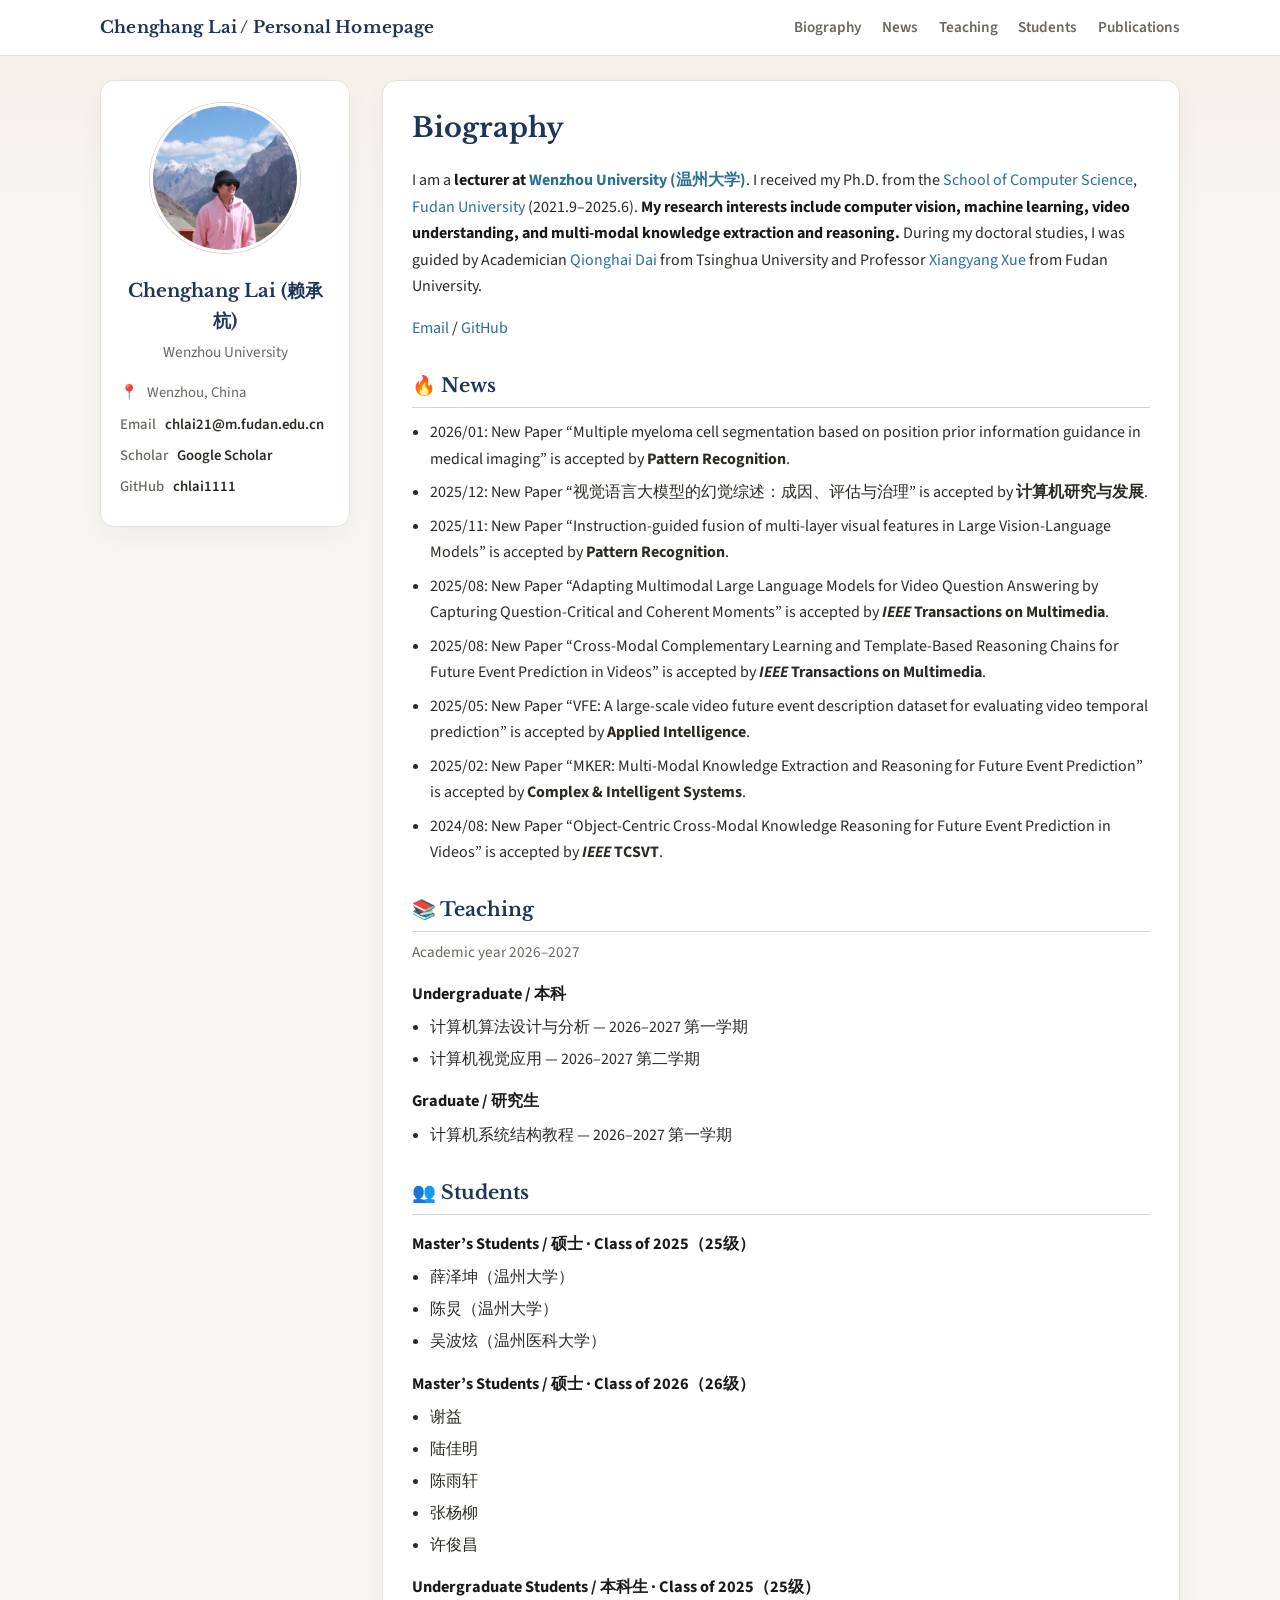
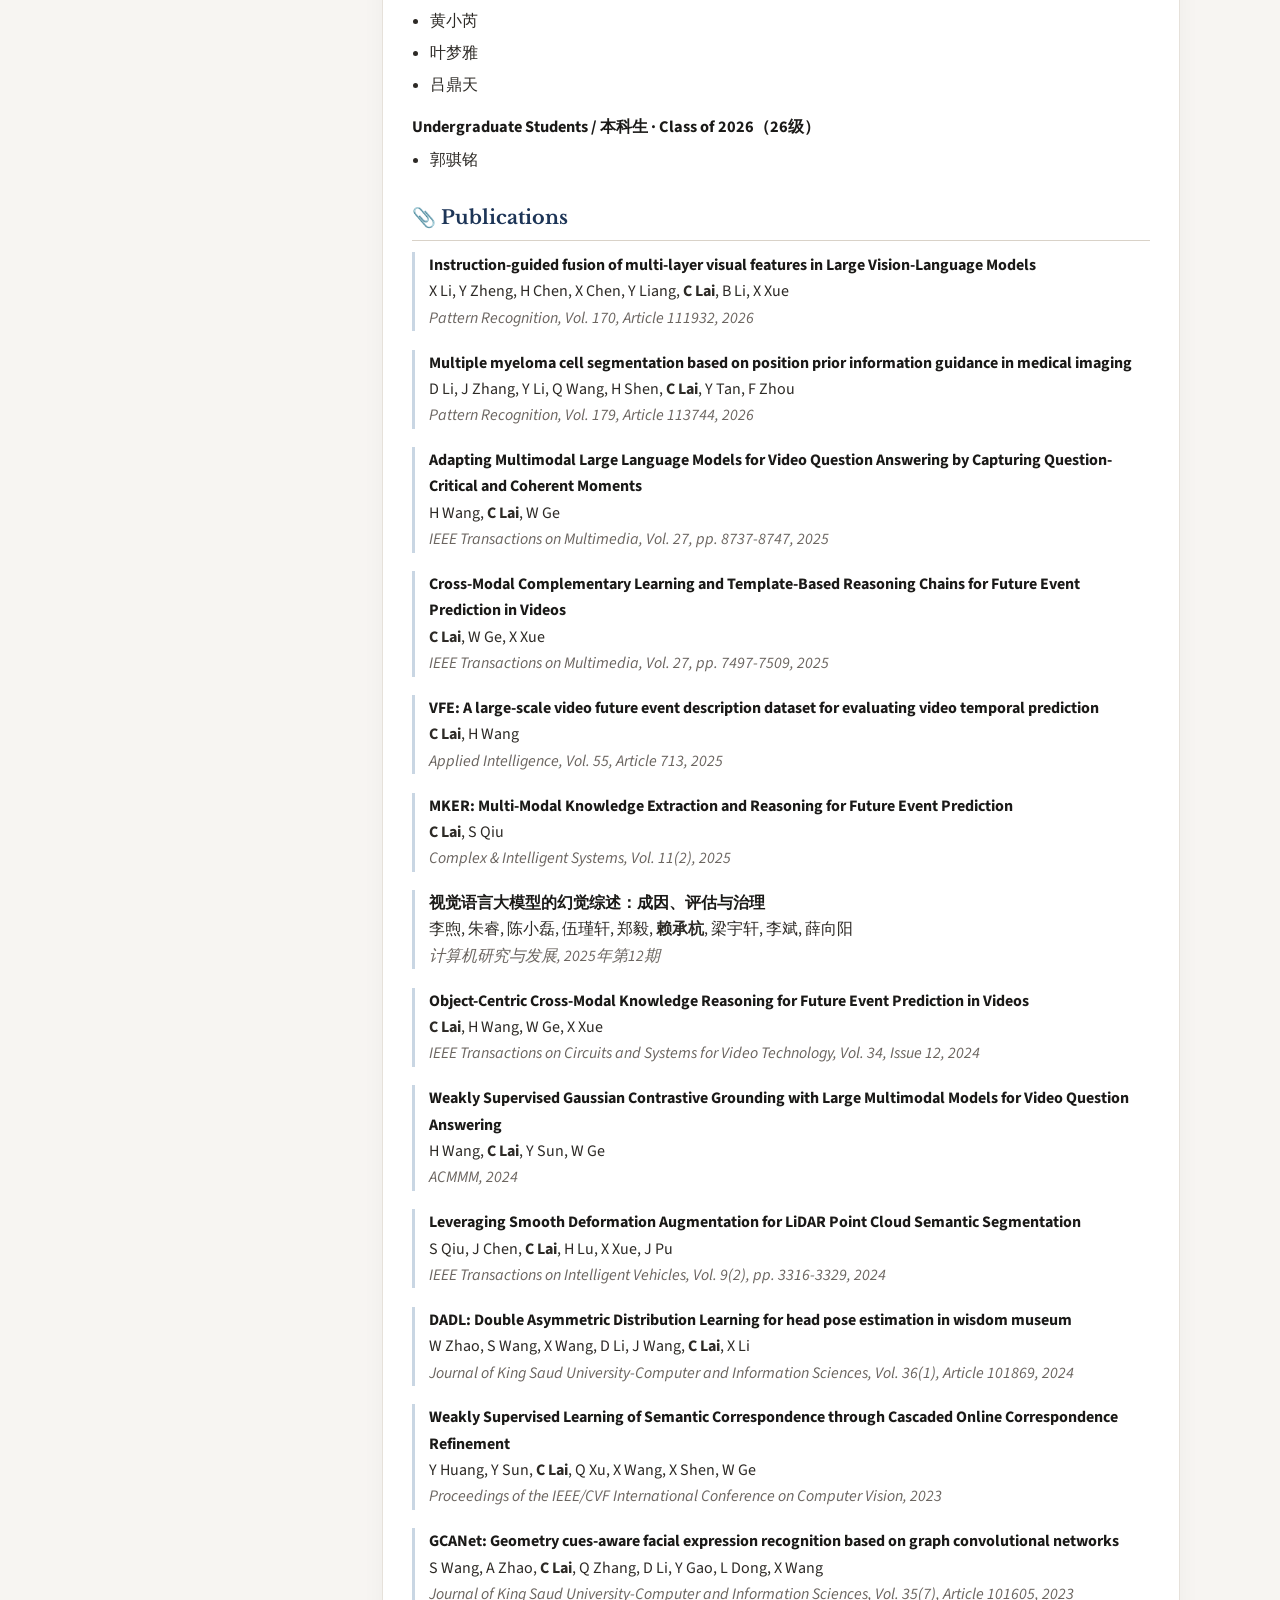
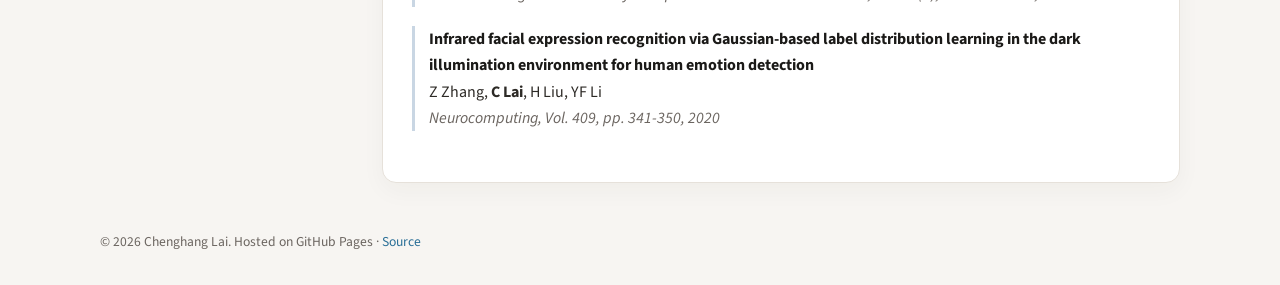
==== index.html @ 44f0ee95 "Remove WeChat from sidebar and biography Drop all WeChat account text, links, and QR references from" ====
<!DOCTYPE html>
<html lang="en">
<head>
  <meta charset="utf-8">
  <meta name="viewport" content="width=device-width, initial-scale=1">
  <title>Chenghang Lai (赖承杭) — Personal Homepage</title>
  <meta name="description" content="Academic homepage of Chenghang Lai, lecturer at Wenzhou University. Research interests: computer vision, machine learning, video understanding, multi-modal knowledge extraction and reasoning.">
  <link rel="icon" href="images/favicon.ico">
  <link rel="preconnect" href="https://fonts.googleapis.com">
  <link rel="preconnect" href="https://fonts.gstatic.com" crossorigin>
  <link href="https://fonts.googleapis.com/css2?family=Libre+Baskerville:wght@400;700&family=Source+Sans+3:wght@400;600;700&display=swap" rel="stylesheet">
  <link rel="stylesheet" href="assets/css/main.css">
</head>
<body>
  <header class="masthead">
    <div class="masthead__inner">
      <a class="site-title" href="./">Chenghang Lai / Personal Homepage</a>
      <nav class="nav" aria-label="Primary">
        <a href="#biography">Biography</a>
        <a href="#news">News</a>
        <a href="#teaching">Teaching</a>
        <a href="#students">Students</a>
        <a href="#publications">Publications</a>
      </nav>
    </div>
  </header>

  <div class="layout">
    <aside class="sidebar">
      <img class="avatar" src="images/lch.jpg" alt="Portrait of Chenghang Lai">
      <h1 class="author-name">Chenghang Lai (赖承杭)</h1>
      <p class="author-bio">Wenzhou University</p>
      <ul class="author-meta">
        <li><span class="label">📍</span> Wenzhou, China</li>
        <li><span class="label">Email</span> <a href="mailto:chlai21@m.fudan.edu.cn">chlai21@m.fudan.edu.cn</a></li>
        <li><span class="label">Scholar</span> <a href="https://scholar.google.com.hk/citations?hl=zh-CN&amp;user=WxUuGCAAAAAJ">Google Scholar</a></li>
        <li><span class="label">GitHub</span> <a href="https://github.com/chlai1111">chlai1111</a></li>
      </ul>
    </aside>

    <main class="main">
      <h1 id="biography" class="page-title">Biography</h1>
      <div class="bio">
        <p>
          I am a <strong>lecturer at <a href="https://www.wzu.edu.cn/">Wenzhou University (温州大学)</a></strong>.
          I received my Ph.D. from the <a href="https://cs.fudan.edu.cn/">School of Computer Science</a>,
          <a href="https://fudan.edu.cn/">Fudan University</a> (2021.9–2025.6).
          <strong>My research interests include computer vision, machine learning, video understanding, and multi-modal knowledge extraction and reasoning.</strong>
          During my doctoral studies, I was guided by Academician
          <a href="https://ysg.ckcest.cn/html/details/8058/index.html">Qionghai Dai</a> from Tsinghua University
          and Professor <a href="https://cs.fudan.edu.cn/3f/8a/c25907a278410/page.htm">Xiangyang Xue</a> from Fudan University.
        </p>
        <p>
          <a href="mailto:chlai21@m.fudan.edu.cn">Email</a> /
          <a href="https://github.com/chlai1111">GitHub</a>
        </p>
      </div>

      <h2 id="news" class="section-title">🔥 News</h2>
      <ul class="news">
        <li>2026/01: New Paper “Multiple myeloma cell segmentation based on position prior information guidance in medical imaging” is accepted by <strong>Pattern Recognition</strong>.</li>
        <li>2025/12: New Paper “视觉语言大模型的幻觉综述：成因、评估与治理” is accepted by <strong>计算机研究与发展</strong>.</li>
        <li>2025/11: New Paper “Instruction-guided fusion of multi-layer visual features in Large Vision-Language Models” is accepted by <strong>Pattern Recognition</strong>.</li>
        <li>2025/08: New Paper “Adapting Multimodal Large Language Models for Video Question Answering by Capturing Question-Critical and Coherent Moments” is accepted by <strong><em>IEEE</em> Transactions on Multimedia</strong>.</li>
        <li>2025/08: New Paper “Cross-Modal Complementary Learning and Template-Based Reasoning Chains for Future Event Prediction in Videos” is accepted by <strong><em>IEEE</em> Transactions on Multimedia</strong>.</li>
        <li>2025/05: New Paper “VFE: A large-scale video future event description dataset for evaluating video temporal prediction” is accepted by <strong>Applied Intelligence</strong>.</li>
        <li>2025/02: New Paper “MKER: Multi-Modal Knowledge Extraction and Reasoning for Future Event Prediction” is accepted by <strong>Complex &amp; Intelligent Systems</strong>.</li>
        <li>2024/08: New Paper “Object-Centric Cross-Modal Knowledge Reasoning for Future Event Prediction in Videos” is accepted by <strong><em>IEEE</em> TCSVT</strong>.</li>
      </ul>

      <h2 id="teaching" class="section-title">📚 Teaching</h2>
      <p class="section-note">Academic year 2026–2027</p>
      <h3 class="subhead">Undergraduate / 本科</h3>
      <ul class="plain-list">
        <li>计算机算法设计与分析 — 2026–2027 第一学期</li>
        <li>计算机视觉应用 — 2026–2027 第二学期</li>
      </ul>
      <h3 class="subhead">Graduate / 研究生</h3>
      <ul class="plain-list">
        <li>计算机系统结构教程 — 2026–2027 第一学期</li>
      </ul>

      <h2 id="students" class="section-title">👥 Students</h2>
      <h3 class="subhead">Master’s Students / 硕士 · Class of 2025（25级）</h3>
      <ul class="plain-list">
        <li>薛泽坤（温州大学）</li>
        <li>陈炅（温州大学）</li>
        <li>吴波炫（温州医科大学）</li>
      </ul>
      <h3 class="subhead">Master’s Students / 硕士 · Class of 2026（26级）</h3>
      <ul class="plain-list">
        <li>谢益</li>
        <li>陆佳明</li>
        <li>陈雨轩</li>
        <li>张杨柳</li>
        <li>许俊昌</li>
      </ul>
      <h3 class="subhead">Undergraduate Students / 本科生 · Class of 2025（25级）</h3>
      <ul class="plain-list">
        <li>黄小芮</li>
        <li>叶梦雅</li>
        <li>吕鼎天</li>
      </ul>
      <h3 class="subhead">Undergraduate Students / 本科生 · Class of 2026（26级）</h3>
      <ul class="plain-list">
        <li>郭骐铭</li>
      </ul>

      <h2 id="publications" class="section-title">📎 Publications</h2>
      <ul class="pubs">
        <li>
          <div class="title">Instruction-guided fusion of multi-layer visual features in Large Vision-Language Models</div>
          <div class="authors">X Li, Y Zheng, H Chen, X Chen, Y Liang, <strong>C Lai</strong>, B Li, X Xue</div>
          <div class="venue">Pattern Recognition, Vol. 170, Article 111932, 2026</div>
        </li>
        <li>
          <div class="title">Multiple myeloma cell segmentation based on position prior information guidance in medical imaging</div>
          <div class="authors">D Li, J Zhang, Y Li, Q Wang, H Shen, <strong>C Lai</strong>, Y Tan, F Zhou</div>
          <div class="venue">Pattern Recognition, Vol. 179, Article 113744, 2026</div>
        </li>
        <li>
          <div class="title">Adapting Multimodal Large Language Models for Video Question Answering by Capturing Question-Critical and Coherent Moments</div>
          <div class="authors">H Wang, <strong>C Lai</strong>, W Ge</div>
          <div class="venue">IEEE Transactions on Multimedia, Vol. 27, pp. 8737-8747, 2025</div>
        </li>
        <li>
          <div class="title">Cross-Modal Complementary Learning and Template-Based Reasoning Chains for Future Event Prediction in Videos</div>
          <div class="authors"><strong>C Lai</strong>, W Ge, X Xue</div>
          <div class="venue">IEEE Transactions on Multimedia, Vol. 27, pp. 7497-7509, 2025</div>
        </li>
        <li>
          <div class="title">VFE: A large-scale video future event description dataset for evaluating video temporal prediction</div>
          <div class="authors"><strong>C Lai</strong>, H Wang</div>
          <div class="venue">Applied Intelligence, Vol. 55, Article 713, 2025</div>
        </li>
        <li>
          <div class="title">MKER: Multi-Modal Knowledge Extraction and Reasoning for Future Event Prediction</div>
          <div class="authors"><strong>C Lai</strong>, S Qiu</div>
          <div class="venue">Complex &amp; Intelligent Systems, Vol. 11(2), 2025</div>
        </li>
        <li>
          <div class="title">视觉语言大模型的幻觉综述：成因、评估与治理</div>
          <div class="authors">李煦, 朱睿, 陈小磊, 伍瑾轩, 郑毅, <strong>赖承杭</strong>, 梁宇轩, 李斌, 薛向阳</div>
          <div class="venue">计算机研究与发展, 2025年第12期</div>
        </li>
        <li>
          <div class="title">Object-Centric Cross-Modal Knowledge Reasoning for Future Event Prediction in Videos</div>
          <div class="authors"><strong>C Lai</strong>, H Wang, W Ge, X Xue</div>
          <div class="venue">IEEE Transactions on Circuits and Systems for Video Technology, Vol. 34, Issue 12, 2024</div>
        </li>
        <li>
          <div class="title">Weakly Supervised Gaussian Contrastive Grounding with Large Multimodal Models for Video Question Answering</div>
          <div class="authors">H Wang, <strong>C Lai</strong>, Y Sun, W Ge</div>
          <div class="venue">ACMMM, 2024</div>
        </li>
        <li>
          <div class="title">Leveraging Smooth Deformation Augmentation for LiDAR Point Cloud Semantic Segmentation</div>
          <div class="authors">S Qiu, J Chen, <strong>C Lai</strong>, H Lu, X Xue, J Pu</div>
          <div class="venue">IEEE Transactions on Intelligent Vehicles, Vol. 9(2), pp. 3316-3329, 2024</div>
        </li>
        <li>
          <div class="title">DADL: Double Asymmetric Distribution Learning for head pose estimation in wisdom museum</div>
          <div class="authors">W Zhao, S Wang, X Wang, D Li, J Wang, <strong>C Lai</strong>, X Li</div>
          <div class="venue">Journal of King Saud University-Computer and Information Sciences, Vol. 36(1), Article 101869, 2024</div>
        </li>
        <li>
          <div class="title">Weakly Supervised Learning of Semantic Correspondence through Cascaded Online Correspondence Refinement</div>
          <div class="authors">Y Huang, Y Sun, <strong>C Lai</strong>, Q Xu, X Wang, X Shen, W Ge</div>
          <div class="venue">Proceedings of the IEEE/CVF International Conference on Computer Vision, 2023</div>
        </li>
        <li>
          <div class="title">GCANet: Geometry cues-aware facial expression recognition based on graph convolutional networks</div>
          <div class="authors">S Wang, A Zhao, <strong>C Lai</strong>, Q Zhang, D Li, Y Gao, L Dong, X Wang</div>
          <div class="venue">Journal of King Saud University-Computer and Information Sciences, Vol. 35(7), Article 101605, 2023</div>
        </li>
        <li>
          <div class="title">Infrared facial expression recognition via Gaussian-based label distribution learning in the dark illumination environment for human emotion detection</div>
          <div class="authors">Z Zhang, <strong>C Lai</strong>, H Liu, YF Li</div>
          <div class="venue">Neurocomputing, Vol. 409, pp. 341-350, 2020</div>
        </li>
      </ul>
    </main>
  </div>

  <footer class="footer">
    © <span id="y"></span> Chenghang Lai. Hosted on GitHub Pages ·
    <a href="https://github.com/chlai1111/chlai1111.github.io">Source</a>
  </footer>
  <script>document.getElementById('y').textContent = new Date().getFullYear();</script>
</body>
</html>
---- assets/css/main.css ----
:root {
  --text: #2d2a26;
  --muted: #6b6560;
  --link: #2a6f97;
  --border: #e6e1da;
  --bg: #f7f5f2;
  --panel: #ffffff;
  --accent: #1d3557;
  --rule: #d9d2c8;
}

* { box-sizing: border-box; }
html { scroll-behavior: smooth; }
body {
  margin: 0;
  font-family: "Source Sans 3", "PingFang SC", "Hiragino Sans GB", "Noto Sans SC", sans-serif;
  color: var(--text);
  background: linear-gradient(180deg, #f3efe8 0%, var(--bg) 220px, var(--bg) 100%);
  line-height: 1.65;
}

a { color: var(--link); text-decoration: none; }
a:hover { text-decoration: underline; }

.masthead {
  background: var(--panel);
  border-bottom: 1px solid var(--border);
  position: sticky;
  top: 0;
  z-index: 20;
}
.masthead__inner {
  max-width: 1120px;
  margin: 0 auto;
  padding: 0.85rem 1.25rem;
  display: flex;
  align-items: center;
  justify-content: space-between;
  gap: 1rem;
}
.site-title {
  font-family: "Libre Baskerville", "Songti SC", Georgia, serif;
  font-size: 1.05rem;
  font-weight: 700;
  color: var(--accent);
  letter-spacing: 0.01em;
}
.nav a {
  margin-left: 1.1rem;
  color: var(--muted);
  font-size: 0.95rem;
  font-weight: 600;
}
.nav a:hover { color: var(--accent); }

.layout {
  max-width: 1120px;
  margin: 1.5rem auto 3rem;
  padding: 0 1.25rem;
  display: grid;
  grid-template-columns: 250px 1fr;
  gap: 2rem;
}

.sidebar {
  position: sticky;
  top: 4.5rem;
  align-self: start;
  background: var(--panel);
  border: 1px solid var(--border);
  border-radius: 14px;
  padding: 1.4rem 1.2rem 1.2rem;
  box-shadow: 0 8px 24px rgba(45, 42, 38, 0.04);
  text-align: center;
}
.avatar {
  width: 150px;
  height: 150px;
  border-radius: 50%;
  object-fit: cover;
  border: 3px solid #fff;
  box-shadow: 0 0 0 1px var(--rule);
}
.author-name {
  margin: 0.9rem 0 0.2rem;
  font-size: 1.15rem;
  font-family: "Libre Baskerville", "Songti SC", Georgia, serif;
  color: var(--accent);
}
.author-bio {
  margin: 0;
  color: var(--muted);
  font-size: 0.95rem;
}
.author-meta {
  list-style: none;
  padding: 0;
  margin: 1rem 0 0;
  text-align: left;
}
.author-meta li {
  margin: 0.45rem 0;
  font-size: 0.92rem;
  color: var(--muted);
}
.author-meta a { color: var(--text); font-weight: 600; }
.author-meta .label { color: var(--muted); font-weight: 500; margin-right: 0.35rem; }
.author-meta .plain { color: var(--text); font-weight: 600; }

.section-note {
  margin: -0.25rem 0 0.85rem;
  color: var(--muted);
  font-size: 0.95rem;
}
.subhead {
  margin: 1rem 0 0.4rem;
  font-size: 1.02rem;
  font-weight: 700;
  color: #1b1a18;
}
.plain-list {
  margin: 0 0 0.6rem;
  padding-left: 1.15rem;
}
.plain-list li { margin: 0.35rem 0; }

.main {
  background: var(--panel);
  border: 1px solid var(--border);
  border-radius: 14px;
  padding: 1.6rem 1.8rem 2rem;
  box-shadow: 0 8px 24px rgba(45, 42, 38, 0.04);
  min-width: 0;
}
.page-title {
  margin: 0 0 1rem;
  font-family: "Libre Baskerville", "Songti SC", Georgia, serif;
  font-size: 1.7rem;
  color: var(--accent);
}
.bio p { margin: 0 0 0.95rem; }
.bio strong { color: #1b1a18; }

.section-title {
  margin: 1.8rem 0 0.7rem;
  padding-bottom: 0.35rem;
  border-bottom: 1px solid var(--rule);
  font-size: 1.2rem;
  font-family: "Libre Baskerville", "Songti SC", Georgia, serif;
  color: var(--accent);
}

.news { margin: 0; padding-left: 1.15rem; }
.news li { margin: 0.45rem 0; }

.pubs { list-style: none; padding: 0; margin: 0; }
.pubs li {
  margin: 0 0 1.15rem;
  padding-left: 0.9rem;
  border-left: 3px solid #c9d6e3;
}
.pubs .title { font-weight: 700; color: #1b1a18; }
.pubs .authors { color: var(--text); }
.pubs .venue { color: var(--muted); font-style: italic; }

.footer {
  max-width: 1120px;
  margin: 0 auto 2rem;
  padding: 0 1.25rem;
  color: var(--muted);
  font-size: 0.85rem;
}

@media (max-width: 860px) {
  .layout { grid-template-columns: 1fr; }
  .sidebar { position: static; }
  .masthead__inner { flex-direction: column; align-items: flex-start; }
  .nav a { margin-left: 0; margin-right: 1rem; }
}
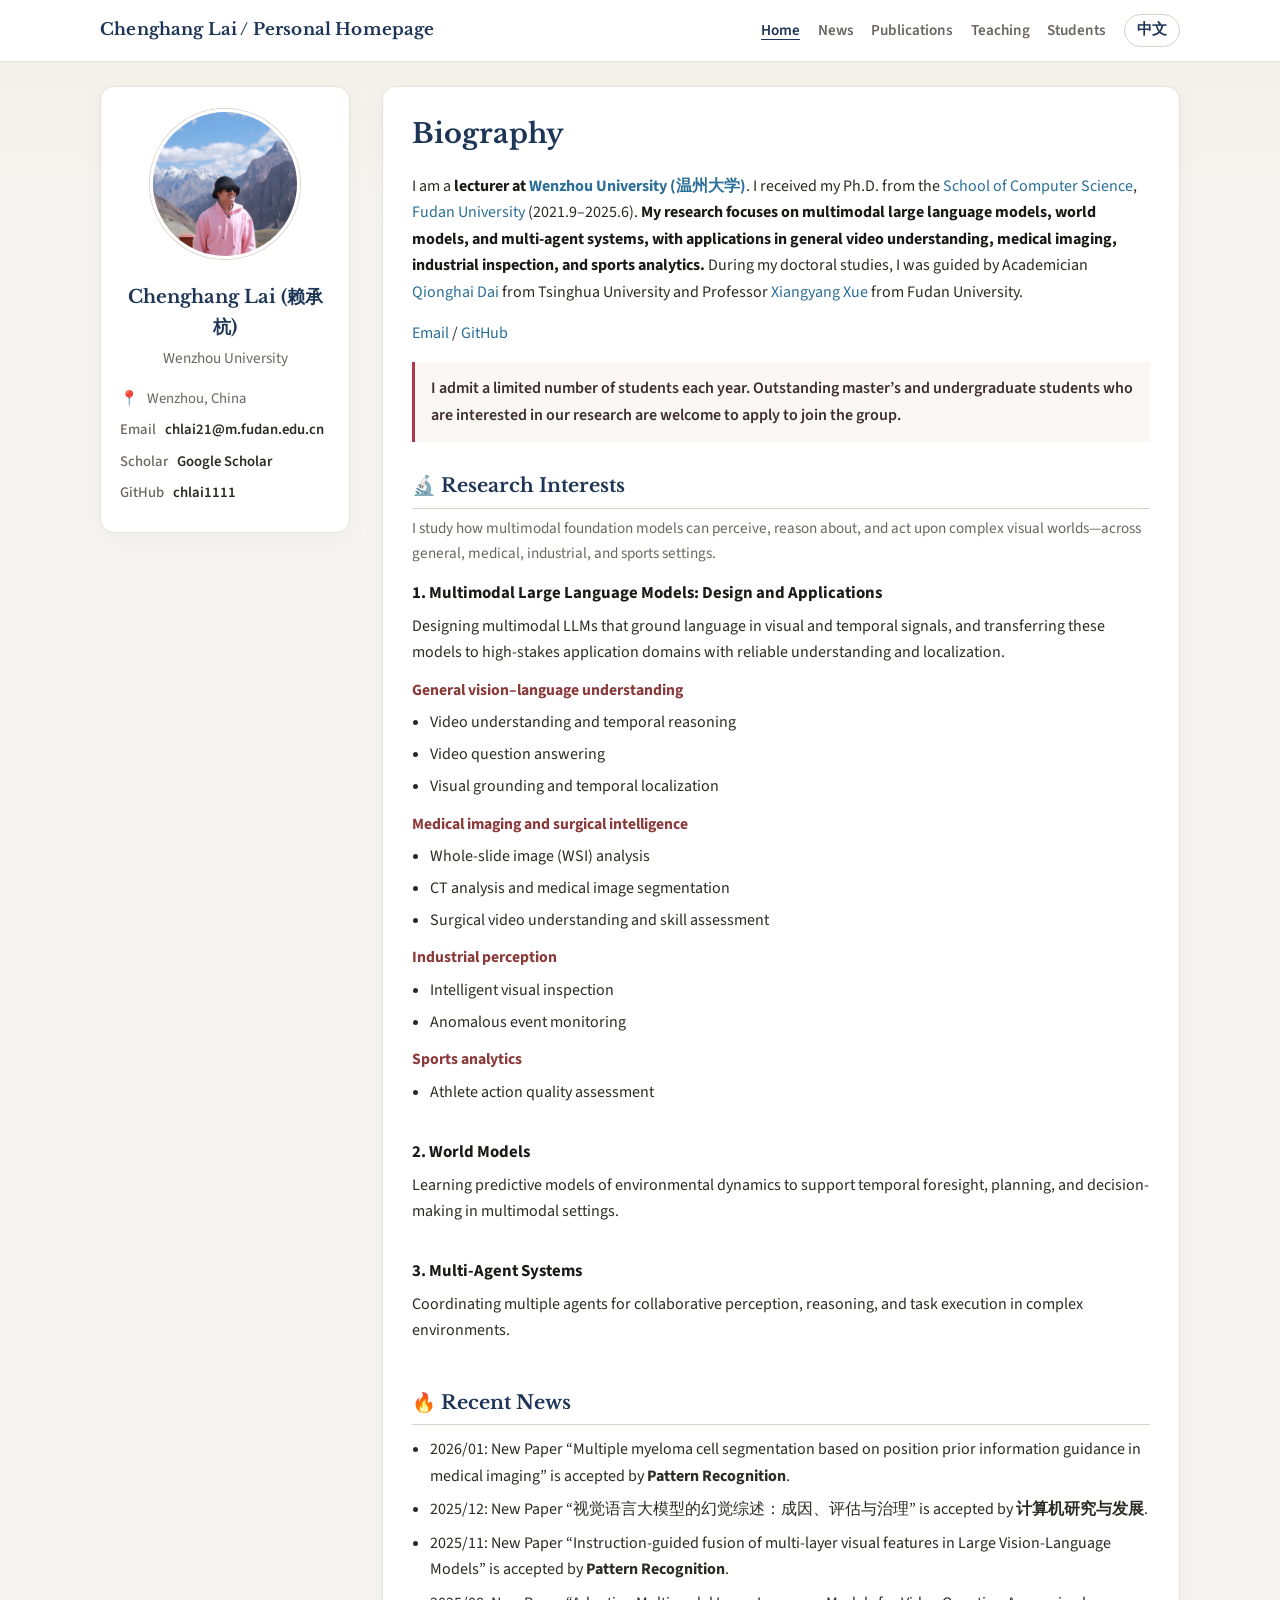
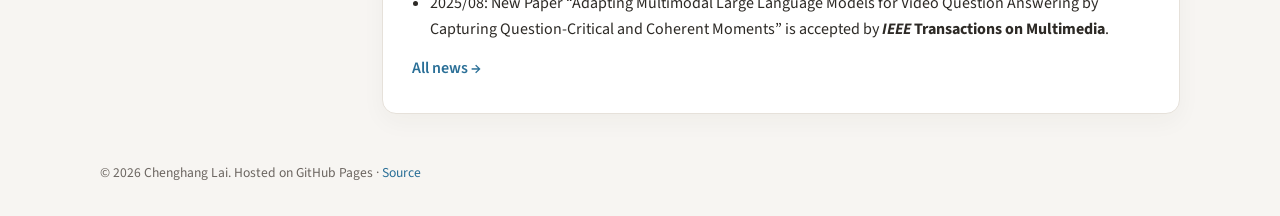
==== commit ecf72642: "Add multipage bilingual homepage with research themes Split the site into EN/ZH page trees (home, ne" ====
--- a/index.html
+++ b/index.html
@@ -4,7 +4,11 @@
   <meta charset="utf-8">
   <meta name="viewport" content="width=device-width, initial-scale=1">
   <title>Chenghang Lai (赖承杭) — Personal Homepage</title>
-  <meta name="description" content="Academic homepage of Chenghang Lai, lecturer at Wenzhou University. Research interests: computer vision, machine learning, video understanding, multi-modal knowledge extraction and reasoning.">
+  <meta name="description" content="Academic homepage of Chenghang Lai, lecturer at Wenzhou University. Research interests: multimodal large language models, world models, and multi-agent systems.">
+  <link rel="canonical" href="https://chlai1111.github.io/">
+  <link rel="alternate" hreflang="en" href="https://chlai1111.github.io/">
+  <link rel="alternate" hreflang="zh-Hans" href="https://chlai1111.github.io/zh/">
+  <link rel="alternate" hreflang="x-default" href="https://chlai1111.github.io/">
   <link rel="icon" href="images/favicon.ico">
   <link rel="preconnect" href="https://fonts.googleapis.com">
   <link rel="preconnect" href="https://fonts.gstatic.com" crossorigin>
@@ -15,19 +19,19 @@
   <header class="masthead">
     <div class="masthead__inner">
       <a class="site-title" href="./">Chenghang Lai / Personal Homepage</a>
-      <nav class="nav" aria-label="Primary">
-        <a href="#biography">Biography</a>
-        <a href="#news">News</a>
-        <a href="#teaching">Teaching</a>
-        <a href="#students">Students</a>
-        <a href="#publications">Publications</a>
-      </nav>
+      <div class="masthead__right">
+        <nav class="nav" aria-label="Primary">
+          <a href="./" class="is-active">Home</a><a href="news/">News</a><a href="publications/">Publications</a><a href="teaching/">Teaching</a><a href="students/">Students</a>
+        </nav>
+        <a class="lang-switch" href="zh/" hreflang="zh-Hans" lang="zh-Hans">中文</a>
+      </div>
     </div>
   </header>
 
   <div class="layout">
+
     <aside class="sidebar">
-      <img class="avatar" src="images/lch.jpg" alt="Portrait of Chenghang Lai">
+      <img class="avatar" src="images/profile.jpg" alt="Portrait of Chenghang Lai">
       <h1 class="author-name">Chenghang Lai (赖承杭)</h1>
       <p class="author-bio">Wenzhou University</p>
       <ul class="author-meta">
@@ -39,13 +43,13 @@
     </aside>
 
     <main class="main">
-      <h1 id="biography" class="page-title">Biography</h1>
+<h1 id="biography" class="page-title">Biography</h1>
       <div class="bio">
         <p>
           I am a <strong>lecturer at <a href="https://www.wzu.edu.cn/">Wenzhou University (温州大学)</a></strong>.
           I received my Ph.D. from the <a href="https://cs.fudan.edu.cn/">School of Computer Science</a>,
           <a href="https://fudan.edu.cn/">Fudan University</a> (2021.9–2025.6).
-          <strong>My research interests include computer vision, machine learning, video understanding, and multi-modal knowledge extraction and reasoning.</strong>
+          <strong>My research focuses on multimodal large language models, world models, and multi-agent systems, with applications in general video understanding, medical imaging, industrial inspection, and sports analytics.</strong>
           During my doctoral studies, I was guided by Academician
           <a href="https://ysg.ckcest.cn/html/details/8058/index.html">Qionghai Dai</a> from Tsinghua University
           and Professor <a href="https://cs.fudan.edu.cn/3f/8a/c25907a278410/page.htm">Xiangyang Xue</a> from Fudan University.
@@ -54,137 +58,70 @@
           <a href="mailto:chlai21@m.fudan.edu.cn">Email</a> /
           <a href="https://github.com/chlai1111">GitHub</a>
         </p>
+        <p class="recruit-note">
+          I admit a limited number of students each year. Outstanding master’s and undergraduate students who are interested in our research are welcome to apply to join the group.
+        </p>
       </div>
 
-      <h2 id="news" class="section-title">🔥 News</h2>
+<h2 id="research" class="section-title">🔬 Research Interests</h2>
+      <p class="section-note">
+        I study how multimodal foundation models can perceive, reason about, and act upon complex visual worlds—across general, medical, industrial, and sports settings.
+      </p>
+      <div class="research">
+        <article class="research-theme">
+          <h3 class="research-theme__title">1. Multimodal Large Language Models: Design and Applications</h3>
+          <p class="research-theme__lead">
+            Designing multimodal LLMs that ground language in visual and temporal signals, and transferring these models to high-stakes application domains with reliable understanding and localization.
+          </p>
+          <h4 class="research-subhead">General vision–language understanding</h4>
+          <ul class="plain-list">
+            <li>Video understanding and temporal reasoning</li>
+            <li>Video question answering</li>
+            <li>Visual grounding and temporal localization</li>
+          </ul>
+          <h4 class="research-subhead">Medical imaging and surgical intelligence</h4>
+          <ul class="plain-list">
+            <li>Whole-slide image (WSI) analysis</li>
+            <li>CT analysis and medical image segmentation</li>
+            <li>Surgical video understanding and skill assessment</li>
+          </ul>
+          <h4 class="research-subhead">Industrial perception</h4>
+          <ul class="plain-list">
+            <li>Intelligent visual inspection</li>
+            <li>Anomalous event monitoring</li>
+          </ul>
+          <h4 class="research-subhead">Sports analytics</h4>
+          <ul class="plain-list">
+            <li>Athlete action quality assessment</li>
+          </ul>
+        </article>
+        <article class="research-theme">
+          <h3 class="research-theme__title">2. World Models</h3>
+          <p class="research-theme__lead">
+            Learning predictive models of environmental dynamics to support temporal foresight, planning, and decision-making in multimodal settings.
+          </p>
+        </article>
+        <article class="research-theme">
+          <h3 class="research-theme__title">3. Multi-Agent Systems</h3>
+          <p class="research-theme__lead">
+            Coordinating multiple agents for collaborative perception, reasoning, and task execution in complex environments.
+          </p>
+        </article>
+      </div>
+
+      <h2 id="recent-news" class="section-title">🔥 Recent News</h2>
       <ul class="news">
         <li>2026/01: New Paper “Multiple myeloma cell segmentation based on position prior information guidance in medical imaging” is accepted by <strong>Pattern Recognition</strong>.</li>
         <li>2025/12: New Paper “视觉语言大模型的幻觉综述：成因、评估与治理” is accepted by <strong>计算机研究与发展</strong>.</li>
         <li>2025/11: New Paper “Instruction-guided fusion of multi-layer visual features in Large Vision-Language Models” is accepted by <strong>Pattern Recognition</strong>.</li>
         <li>2025/08: New Paper “Adapting Multimodal Large Language Models for Video Question Answering by Capturing Question-Critical and Coherent Moments” is accepted by <strong><em>IEEE</em> Transactions on Multimedia</strong>.</li>
-        <li>2025/08: New Paper “Cross-Modal Complementary Learning and Template-Based Reasoning Chains for Future Event Prediction in Videos” is accepted by <strong><em>IEEE</em> Transactions on Multimedia</strong>.</li>
-        <li>2025/05: New Paper “VFE: A large-scale video future event description dataset for evaluating video temporal prediction” is accepted by <strong>Applied Intelligence</strong>.</li>
-        <li>2025/02: New Paper “MKER: Multi-Modal Knowledge Extraction and Reasoning for Future Event Prediction” is accepted by <strong>Complex &amp; Intelligent Systems</strong>.</li>
-        <li>2024/08: New Paper “Object-Centric Cross-Modal Knowledge Reasoning for Future Event Prediction in Videos” is accepted by <strong><em>IEEE</em> TCSVT</strong>.</li>
       </ul>
-
-      <h2 id="teaching" class="section-title">📚 Teaching</h2>
-      <p class="section-note">Academic year 2026–2027</p>
-      <h3 class="subhead">Undergraduate / 本科</h3>
-      <ul class="plain-list">
-        <li>计算机算法设计与分析 — 2026–2027 第一学期</li>
-        <li>计算机视觉应用 — 2026–2027 第二学期</li>
-      </ul>
-      <h3 class="subhead">Graduate / 研究生</h3>
-      <ul class="plain-list">
-        <li>计算机系统结构教程 — 2026–2027 第一学期</li>
-      </ul>
-
-      <h2 id="students" class="section-title">👥 Students</h2>
-      <h3 class="subhead">Master’s Students / 硕士 · Class of 2025（25级）</h3>
-      <ul class="plain-list">
-        <li>薛泽坤（温州大学）</li>
-        <li>陈炅（温州大学）</li>
-        <li>吴波炫（温州医科大学）</li>
-      </ul>
-      <h3 class="subhead">Master’s Students / 硕士 · Class of 2026（26级）</h3>
-      <ul class="plain-list">
-        <li>谢益</li>
-        <li>陆佳明</li>
-        <li>陈雨轩</li>
-        <li>张杨柳</li>
-        <li>许俊昌</li>
-      </ul>
-      <h3 class="subhead">Undergraduate Students / 本科生 · Class of 2025（25级）</h3>
-      <ul class="plain-list">
-        <li>黄小芮</li>
-        <li>叶梦雅</li>
-        <li>吕鼎天</li>
-      </ul>
-      <h3 class="subhead">Undergraduate Students / 本科生 · Class of 2026（26级）</h3>
-      <ul class="plain-list">
-        <li>郭骐铭</li>
-      </ul>
-
-      <h2 id="publications" class="section-title">📎 Publications</h2>
-      <ul class="pubs">
-        <li>
-          <div class="title">Instruction-guided fusion of multi-layer visual features in Large Vision-Language Models</div>
-          <div class="authors">X Li, Y Zheng, H Chen, X Chen, Y Liang, <strong>C Lai</strong>, B Li, X Xue</div>
-          <div class="venue">Pattern Recognition, Vol. 170, Article 111932, 2026</div>
-        </li>
-        <li>
-          <div class="title">Multiple myeloma cell segmentation based on position prior information guidance in medical imaging</div>
-          <div class="authors">D Li, J Zhang, Y Li, Q Wang, H Shen, <strong>C Lai</strong>, Y Tan, F Zhou</div>
-          <div class="venue">Pattern Recognition, Vol. 179, Article 113744, 2026</div>
-        </li>
-        <li>
-          <div class="title">Adapting Multimodal Large Language Models for Video Question Answering by Capturing Question-Critical and Coherent Moments</div>
-          <div class="authors">H Wang, <strong>C Lai</strong>, W Ge</div>
-          <div class="venue">IEEE Transactions on Multimedia, Vol. 27, pp. 8737-8747, 2025</div>
-        </li>
-        <li>
-          <div class="title">Cross-Modal Complementary Learning and Template-Based Reasoning Chains for Future Event Prediction in Videos</div>
-          <div class="authors"><strong>C Lai</strong>, W Ge, X Xue</div>
-          <div class="venue">IEEE Transactions on Multimedia, Vol. 27, pp. 7497-7509, 2025</div>
-        </li>
-        <li>
-          <div class="title">VFE: A large-scale video future event description dataset for evaluating video temporal prediction</div>
-          <div class="authors"><strong>C Lai</strong>, H Wang</div>
-          <div class="venue">Applied Intelligence, Vol. 55, Article 713, 2025</div>
-        </li>
-        <li>
-          <div class="title">MKER: Multi-Modal Knowledge Extraction and Reasoning for Future Event Prediction</div>
-          <div class="authors"><strong>C Lai</strong>, S Qiu</div>
-          <div class="venue">Complex &amp; Intelligent Systems, Vol. 11(2), 2025</div>
-        </li>
-        <li>
-          <div class="title">视觉语言大模型的幻觉综述：成因、评估与治理</div>
-          <div class="authors">李煦, 朱睿, 陈小磊, 伍瑾轩, 郑毅, <strong>赖承杭</strong>, 梁宇轩, 李斌, 薛向阳</div>
-          <div class="venue">计算机研究与发展, 2025年第12期</div>
-        </li>
-        <li>
-          <div class="title">Object-Centric Cross-Modal Knowledge Reasoning for Future Event Prediction in Videos</div>
-          <div class="authors"><strong>C Lai</strong>, H Wang, W Ge, X Xue</div>
-          <div class="venue">IEEE Transactions on Circuits and Systems for Video Technology, Vol. 34, Issue 12, 2024</div>
-        </li>
-        <li>
-          <div class="title">Weakly Supervised Gaussian Contrastive Grounding with Large Multimodal Models for Video Question Answering</div>
-          <div class="authors">H Wang, <strong>C Lai</strong>, Y Sun, W Ge</div>
-          <div class="venue">ACMMM, 2024</div>
-        </li>
-        <li>
-          <div class="title">Leveraging Smooth Deformation Augmentation for LiDAR Point Cloud Semantic Segmentation</div>
-          <div class="authors">S Qiu, J Chen, <strong>C Lai</strong>, H Lu, X Xue, J Pu</div>
-          <div class="venue">IEEE Transactions on Intelligent Vehicles, Vol. 9(2), pp. 3316-3329, 2024</div>
-        </li>
-        <li>
-          <div class="title">DADL: Double Asymmetric Distribution Learning for head pose estimation in wisdom museum</div>
-          <div class="authors">W Zhao, S Wang, X Wang, D Li, J Wang, <strong>C Lai</strong>, X Li</div>
-          <div class="venue">Journal of King Saud University-Computer and Information Sciences, Vol. 36(1), Article 101869, 2024</div>
-        </li>
-        <li>
-          <div class="title">Weakly Supervised Learning of Semantic Correspondence through Cascaded Online Correspondence Refinement</div>
-          <div class="authors">Y Huang, Y Sun, <strong>C Lai</strong>, Q Xu, X Wang, X Shen, W Ge</div>
-          <div class="venue">Proceedings of the IEEE/CVF International Conference on Computer Vision, 2023</div>
-        </li>
-        <li>
-          <div class="title">GCANet: Geometry cues-aware facial expression recognition based on graph convolutional networks</div>
-          <div class="authors">S Wang, A Zhao, <strong>C Lai</strong>, Q Zhang, D Li, Y Gao, L Dong, X Wang</div>
-          <div class="venue">Journal of King Saud University-Computer and Information Sciences, Vol. 35(7), Article 101605, 2023</div>
-        </li>
-        <li>
-          <div class="title">Infrared facial expression recognition via Gaussian-based label distribution learning in the dark illumination environment for human emotion detection</div>
-          <div class="authors">Z Zhang, <strong>C Lai</strong>, H Liu, YF Li</div>
-          <div class="venue">Neurocomputing, Vol. 409, pp. 341-350, 2020</div>
-        </li>
-      </ul>
+      <p class="more-link"><a href="news/">All news →</a></p>
     </main>
   </div>
 
   <footer class="footer">
-    © <span id="y"></span> Chenghang Lai. Hosted on GitHub Pages ·
-    <a href="https://github.com/chlai1111/chlai1111.github.io">Source</a>
+    © <span id="y"></span> Chenghang Lai. Hosted on GitHub Pages · <a href="https://github.com/chlai1111/chlai1111.github.io">Source</a>
   </footer>
   <script>document.getElementById('y').textContent = new Date().getFullYear();</script>
 </body>
--- a/assets/css/main.css
+++ b/assets/css/main.css
@@ -38,6 +38,13 @@
   justify-content: space-between;
   gap: 1rem;
 }
+.masthead__right {
+  display: flex;
+  align-items: center;
+  gap: 1.1rem;
+  flex-wrap: wrap;
+  justify-content: flex-end;
+}
 .site-title {
   font-family: "Libre Baskerville", "Songti SC", Georgia, serif;
   font-size: 1.05rem;
@@ -51,7 +58,23 @@
   font-size: 0.95rem;
   font-weight: 600;
 }
-.nav a:hover { color: var(--accent); }
+.nav a:first-child { margin-left: 0; }
+.nav a:hover,
+.nav a.is-active { color: var(--accent); }
+.nav a.is-active { text-decoration: underline; text-underline-offset: 0.28em; }
+.lang-switch {
+  font-size: 0.92rem;
+  font-weight: 700;
+  color: var(--accent);
+  border: 1px solid var(--rule);
+  border-radius: 999px;
+  padding: 0.22rem 0.75rem;
+  white-space: nowrap;
+}
+.lang-switch:hover {
+  text-decoration: none;
+  background: #eef3f8;
+}
 
 .layout {
   max-width: 1120px;
@@ -60,6 +83,9 @@
   display: grid;
   grid-template-columns: 250px 1fr;
   gap: 2rem;
+}
+.layout--wide {
+  grid-template-columns: 1fr;
 }
 
 .sidebar {
@@ -124,6 +150,42 @@
 }
 .plain-list li { margin: 0.35rem 0; }
 
+.recruit-note {
+  margin: 1rem 0 0.35rem;
+  padding: 0.85rem 1rem;
+  border-left: 3px solid #b23a48;
+  background: #fbf7f4;
+  color: #3a2f2c;
+  font-weight: 600;
+}
+.research {
+  margin-top: 0.35rem;
+}
+.research-theme {
+  margin: 0 0 1.15rem;
+  padding-bottom: 0.35rem;
+}
+.research-theme__title {
+  margin: 0.85rem 0 0.35rem;
+  font-size: 1.05rem;
+  font-weight: 700;
+  color: #1b1a18;
+}
+.research-theme__lead {
+  margin: 0 0 0.55rem;
+  color: var(--text);
+}
+.research-subhead {
+  margin: 0.75rem 0 0.25rem;
+  font-size: 0.98rem;
+  font-weight: 700;
+  color: #8b3a3a;
+}
+.more-link {
+  margin: 0.75rem 0 0;
+  font-weight: 600;
+}
+
 .main {
   background: var(--panel);
   border: 1px solid var(--border);
@@ -175,5 +237,6 @@
   .layout { grid-template-columns: 1fr; }
   .sidebar { position: static; }
   .masthead__inner { flex-direction: column; align-items: flex-start; }
+  .masthead__right { justify-content: flex-start; }
   .nav a { margin-left: 0; margin-right: 1rem; }
 }
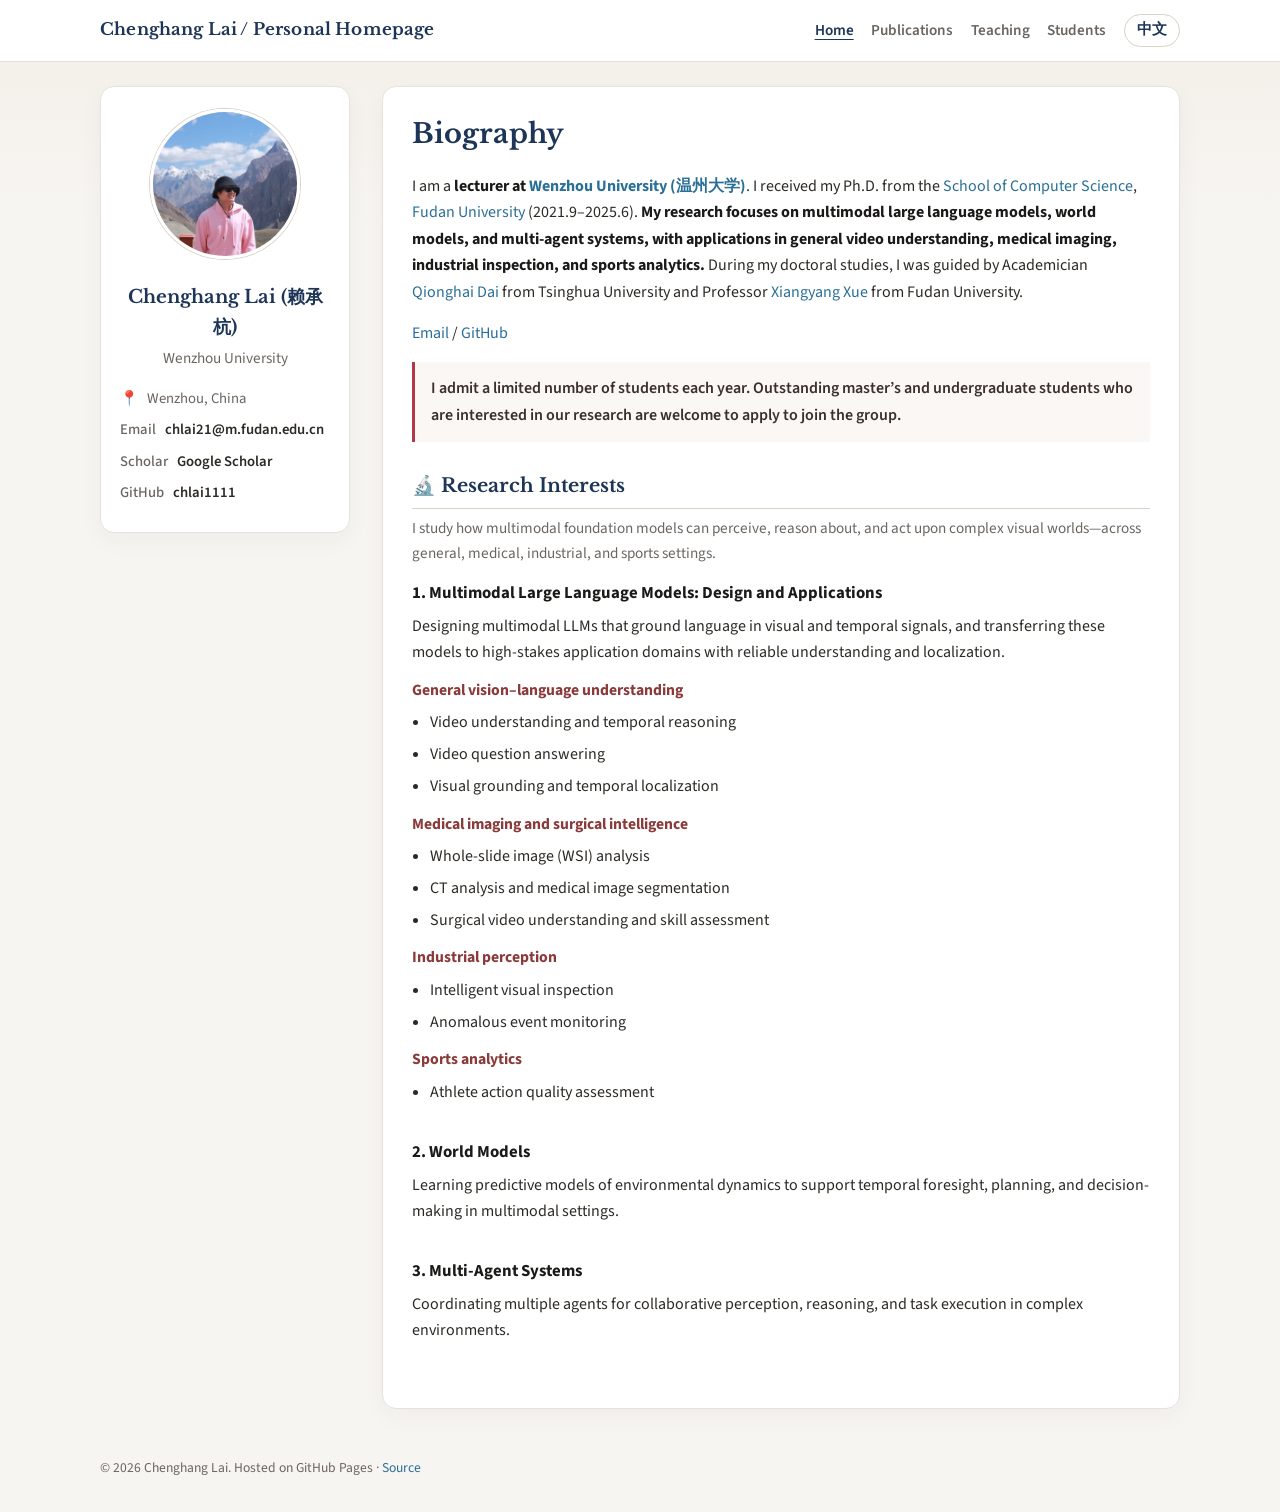
==== commit d1e2898d: "Merge news into Publications; drop News pages Move recent acceptances onto the Publications pages fo" ====
--- a/index.html
+++ b/index.html
@@ -21,7 +21,7 @@
       <a class="site-title" href="./">Chenghang Lai / Personal Homepage</a>
       <div class="masthead__right">
         <nav class="nav" aria-label="Primary">
-          <a href="./" class="is-active">Home</a><a href="news/">News</a><a href="publications/">Publications</a><a href="teaching/">Teaching</a><a href="students/">Students</a>
+          <a href="./" class="is-active">Home</a><a href="publications/">Publications</a><a href="teaching/">Teaching</a><a href="students/">Students</a>
         </nav>
         <a class="lang-switch" href="zh/" hreflang="zh-Hans" lang="zh-Hans">中文</a>
       </div>
@@ -108,15 +108,6 @@
           </p>
         </article>
       </div>
-
-      <h2 id="recent-news" class="section-title">🔥 Recent News</h2>
-      <ul class="news">
-        <li>2026/01: New Paper “Multiple myeloma cell segmentation based on position prior information guidance in medical imaging” is accepted by <strong>Pattern Recognition</strong>.</li>
-        <li>2025/12: New Paper “视觉语言大模型的幻觉综述：成因、评估与治理” is accepted by <strong>计算机研究与发展</strong>.</li>
-        <li>2025/11: New Paper “Instruction-guided fusion of multi-layer visual features in Large Vision-Language Models” is accepted by <strong>Pattern Recognition</strong>.</li>
-        <li>2025/08: New Paper “Adapting Multimodal Large Language Models for Video Question Answering by Capturing Question-Critical and Coherent Moments” is accepted by <strong><em>IEEE</em> Transactions on Multimedia</strong>.</li>
-      </ul>
-      <p class="more-link"><a href="news/">All news →</a></p>
     </main>
   </div>
 
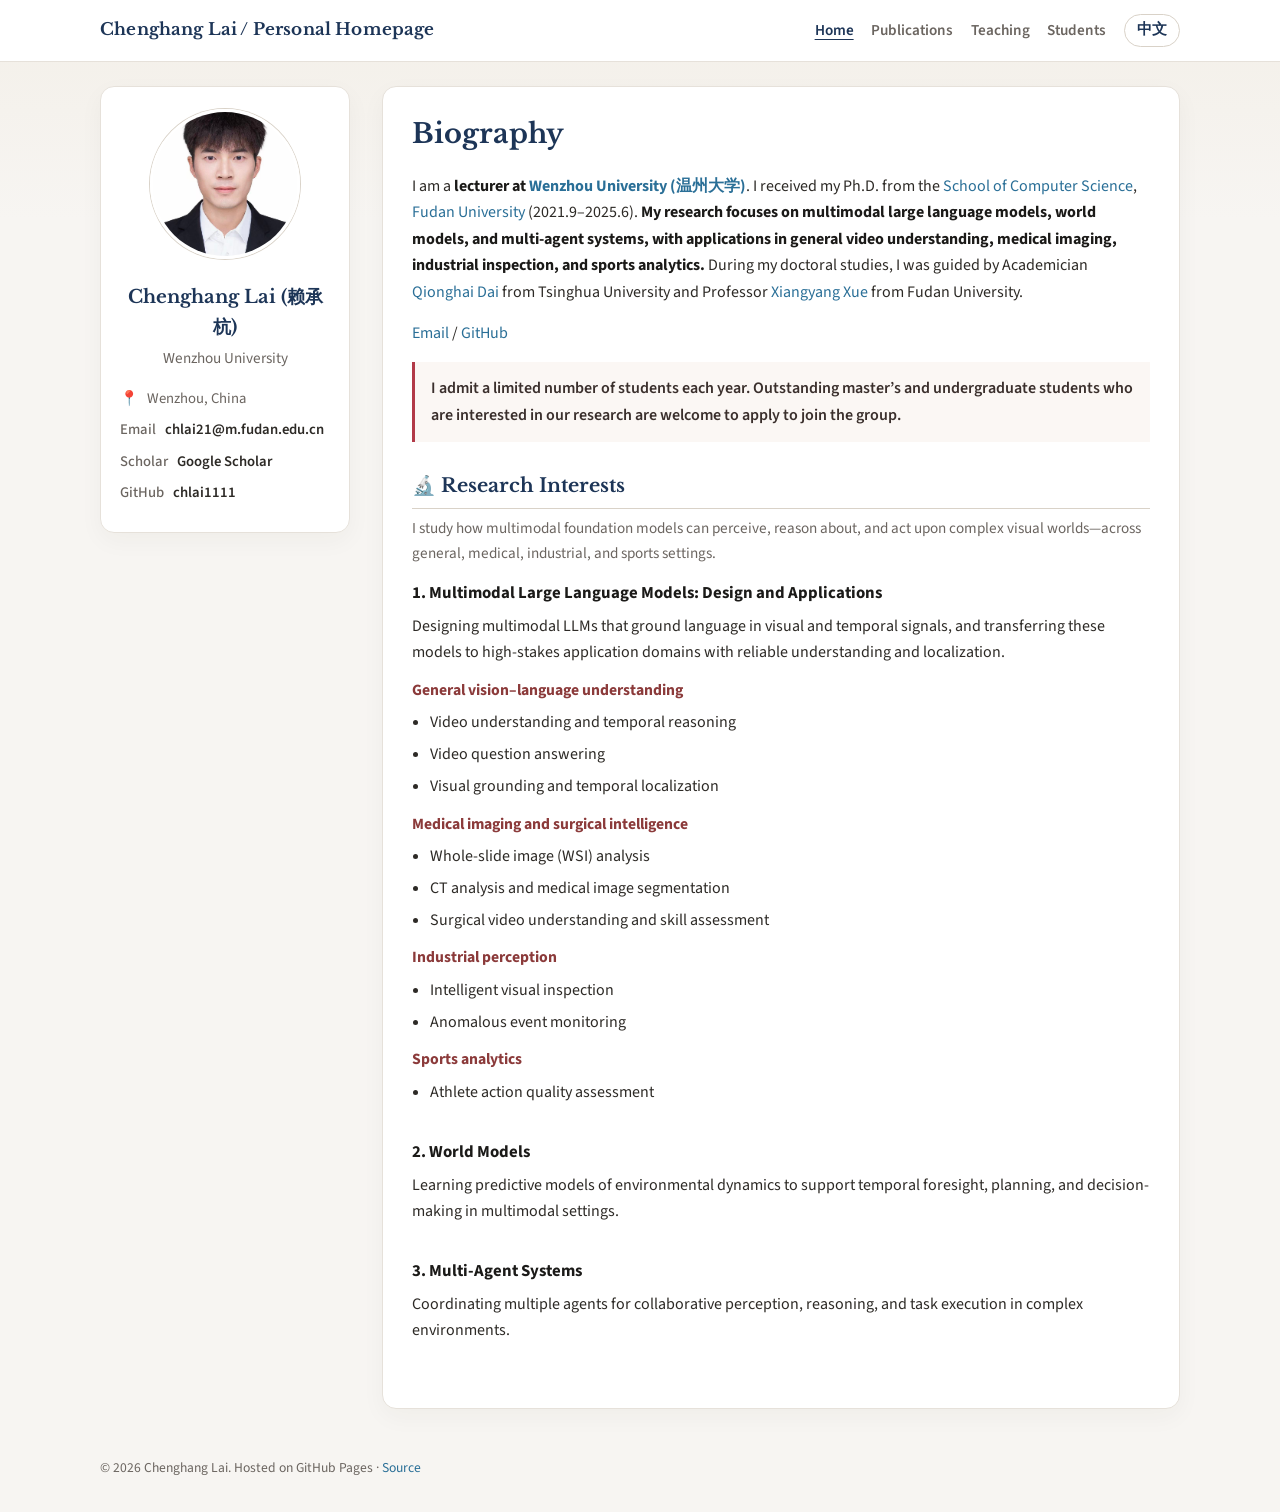
==== commit 735c6b94: "Update formal profile headshot with cache bust Replace images/profile.jpg and images/lch.jpg with th" ====
--- a/index.html
+++ b/index.html
@@ -31,7 +31,7 @@
   <div class="layout">
 
     <aside class="sidebar">
-      <img class="avatar" src="images/profile.jpg" alt="Portrait of Chenghang Lai">
+      <img class="avatar" src="images/profile.jpg?v=3" alt="Portrait of Chenghang Lai">
       <h1 class="author-name">Chenghang Lai (赖承杭)</h1>
       <p class="author-bio">Wenzhou University</p>
       <ul class="author-meta">
--- a/assets/css/main.css
+++ b/assets/css/main.css
@@ -217,8 +217,23 @@
 
 .pubs { list-style: none; padding: 0; margin: 0; }
 .pubs li {
+  display: flex;
+  gap: 0.75rem;
+  align-items: flex-start;
   margin: 0 0 1.15rem;
-  padding-left: 0.9rem;
+  padding-left: 0.15rem;
+  border-left: none;
+}
+.pubs .pub-num {
+  flex: 0 0 2.2rem;
+  font-weight: 700;
+  color: var(--accent);
+  line-height: 1.5;
+}
+.pubs .pub-body {
+  flex: 1;
+  min-width: 0;
+  padding-left: 0.75rem;
   border-left: 3px solid #c9d6e3;
 }
 .pubs .title { font-weight: 700; color: #1b1a18; }
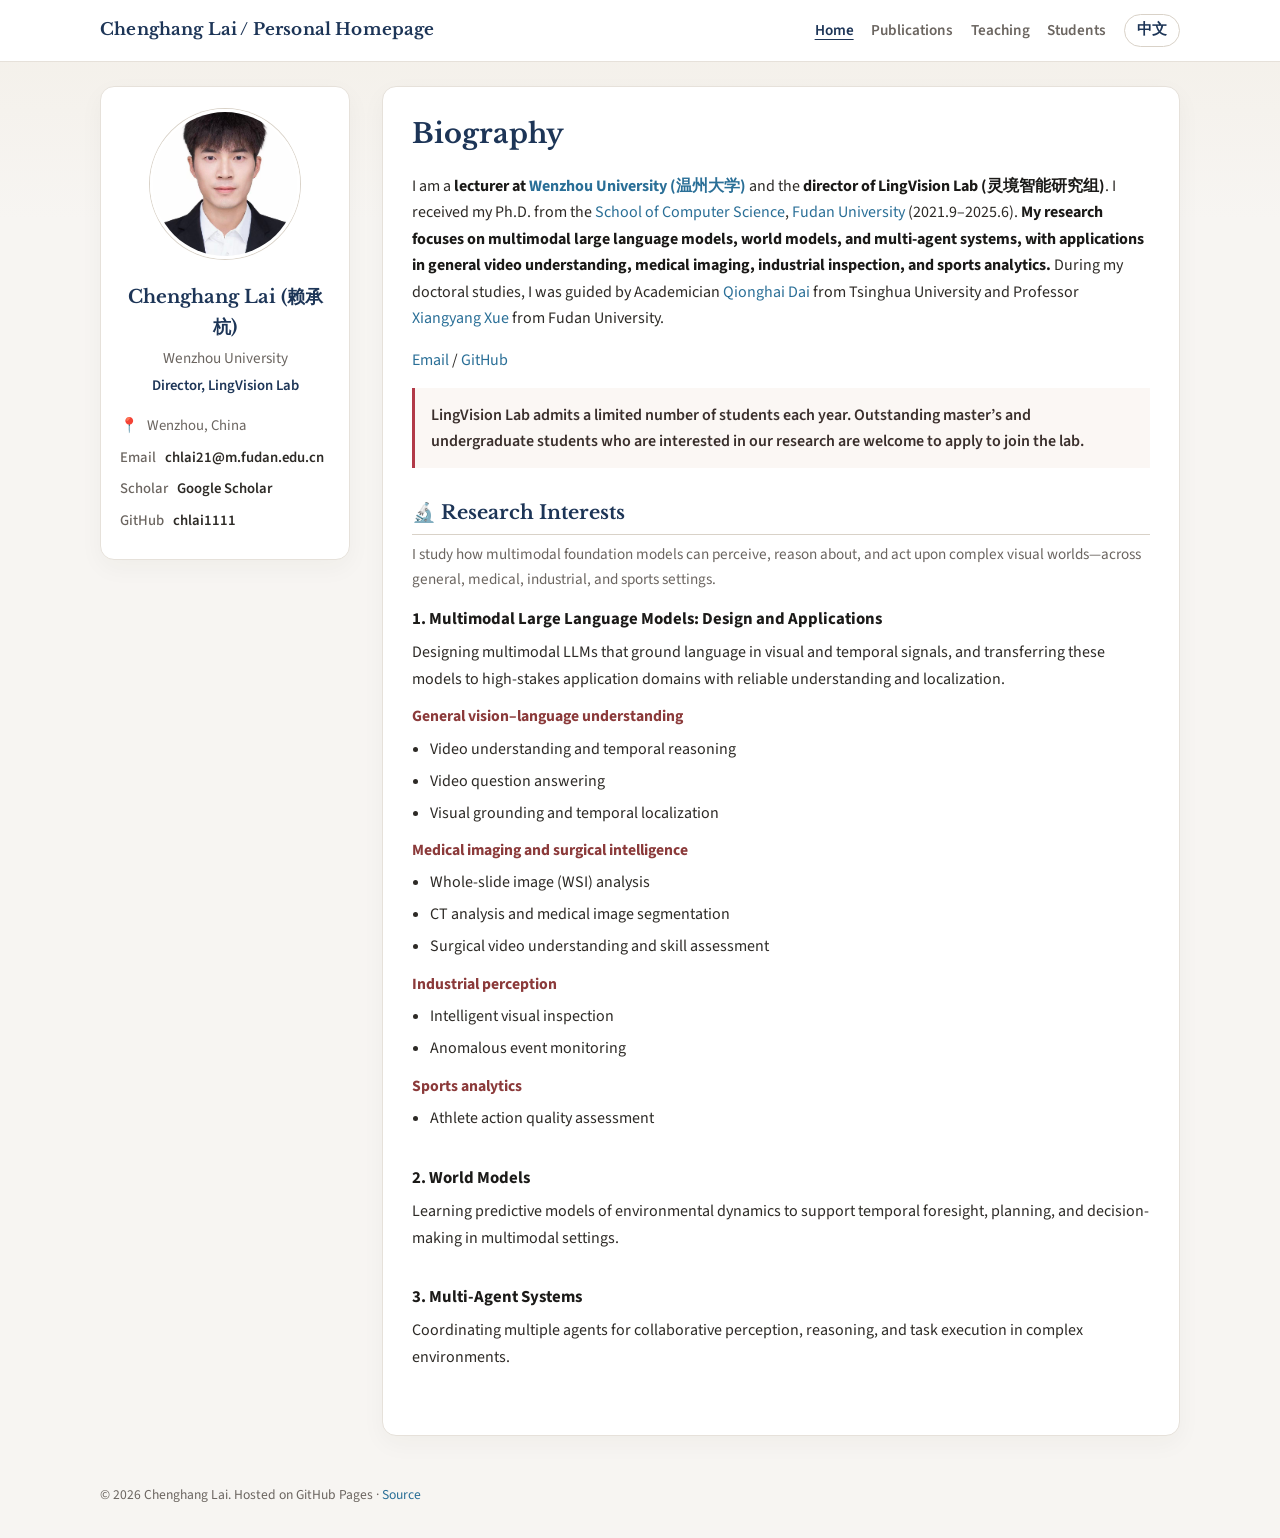
==== commit 2f0e660c: "Add LingVision Lab / 灵境智能研究组 branding Surface the lab name in EN/ZH sidebars, biography, recruiting " ====
--- a/index.html
+++ b/index.html
@@ -4,7 +4,7 @@
   <meta charset="utf-8">
   <meta name="viewport" content="width=device-width, initial-scale=1">
   <title>Chenghang Lai (赖承杭) — Personal Homepage</title>
-  <meta name="description" content="Academic homepage of Chenghang Lai, lecturer at Wenzhou University. Research interests: multimodal large language models, world models, and multi-agent systems.">
+  <meta name="description" content="Academic homepage of Chenghang Lai, lecturer at Wenzhou University and director of LingVision Lab. Research interests: multimodal large language models, world models, and multi-agent systems.">
   <link rel="canonical" href="https://chlai1111.github.io/">
   <link rel="alternate" hreflang="en" href="https://chlai1111.github.io/">
   <link rel="alternate" hreflang="zh-Hans" href="https://chlai1111.github.io/zh/">
@@ -34,6 +34,7 @@
       <img class="avatar" src="images/profile.jpg?v=3" alt="Portrait of Chenghang Lai">
       <h1 class="author-name">Chenghang Lai (赖承杭)</h1>
       <p class="author-bio">Wenzhou University</p>
+      <p class="author-lab">Director, LingVision Lab</p>
       <ul class="author-meta">
         <li><span class="label">📍</span> Wenzhou, China</li>
         <li><span class="label">Email</span> <a href="mailto:chlai21@m.fudan.edu.cn">chlai21@m.fudan.edu.cn</a></li>
@@ -46,7 +47,8 @@
 <h1 id="biography" class="page-title">Biography</h1>
       <div class="bio">
         <p>
-          I am a <strong>lecturer at <a href="https://www.wzu.edu.cn/">Wenzhou University (温州大学)</a></strong>.
+          I am a <strong>lecturer at <a href="https://www.wzu.edu.cn/">Wenzhou University (温州大学)</a></strong>
+          and the <strong>director of LingVision Lab (灵境智能研究组)</strong>.
           I received my Ph.D. from the <a href="https://cs.fudan.edu.cn/">School of Computer Science</a>,
           <a href="https://fudan.edu.cn/">Fudan University</a> (2021.9–2025.6).
           <strong>My research focuses on multimodal large language models, world models, and multi-agent systems, with applications in general video understanding, medical imaging, industrial inspection, and sports analytics.</strong>
@@ -59,7 +61,7 @@
           <a href="https://github.com/chlai1111">GitHub</a>
         </p>
         <p class="recruit-note">
-          I admit a limited number of students each year. Outstanding master’s and undergraduate students who are interested in our research are welcome to apply to join the group.
+          LingVision Lab admits a limited number of students each year. Outstanding master’s and undergraduate students who are interested in our research are welcome to apply to join the lab.
         </p>
       </div>
 
--- a/assets/css/main.css
+++ b/assets/css/main.css
@@ -118,6 +118,12 @@
   color: var(--muted);
   font-size: 0.95rem;
 }
+.author-lab {
+  margin: 0.2rem 0 0;
+  color: var(--accent);
+  font-size: 0.92rem;
+  font-weight: 600;
+}
 .author-meta {
   list-style: none;
   padding: 0;
@@ -217,28 +223,28 @@
 
 .pubs { list-style: none; padding: 0; margin: 0; }
 .pubs li {
-  display: flex;
-  gap: 0.75rem;
-  align-items: flex-start;
   margin: 0 0 1.15rem;
-  padding-left: 0.15rem;
-  border-left: none;
+  padding-left: 0.9rem;
+  border-left: 3px solid #c9d6e3;
+}
+.pubs .pub-head {
+  display: block;
+  line-height: 1.5;
 }
 .pubs .pub-num {
-  flex: 0 0 2.2rem;
-  font-weight: 700;
-  color: var(--accent);
-  line-height: 1.5;
-}
-.pubs .pub-body {
-  flex: 1;
-  min-width: 0;
-  padding-left: 0.75rem;
-  border-left: 3px solid #c9d6e3;
+  font-weight: 700;
+  color: var(--accent);
+  white-space: nowrap;
 }
 .pubs .title { font-weight: 700; color: #1b1a18; }
+.pubs .meta {
+  margin-top: 0.15rem;
+  color: var(--text);
+  line-height: 1.55;
+}
 .pubs .authors { color: var(--text); }
 .pubs .venue { color: var(--muted); font-style: italic; }
+.pubs .venue-sep { color: var(--text); }
 
 .footer {
   max-width: 1120px;
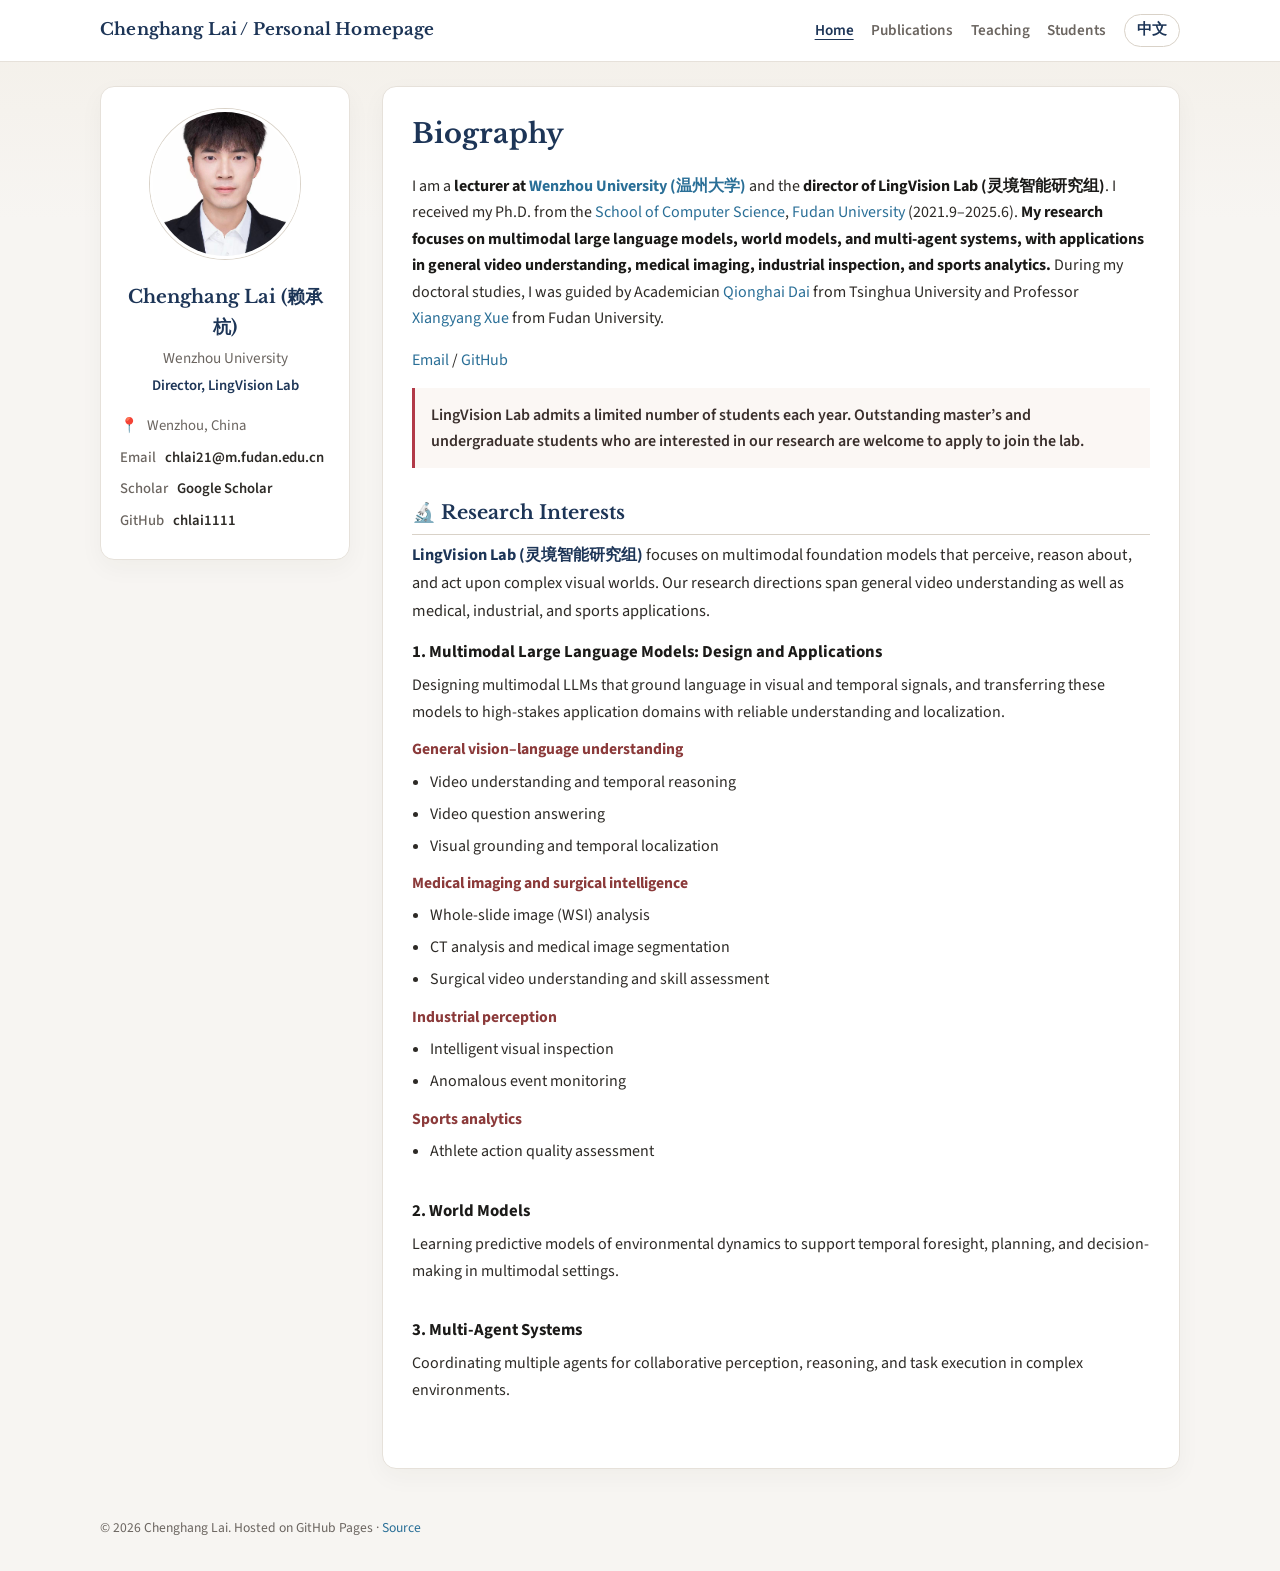
==== commit 78cbbd24: "Frame research interests as LingVision Lab directions Lead EN/ZH Research Interests with a bold lab-" ====
--- a/index.html
+++ b/index.html
@@ -66,8 +66,8 @@
       </div>
 
 <h2 id="research" class="section-title">🔬 Research Interests</h2>
-      <p class="section-note">
-        I study how multimodal foundation models can perceive, reason about, and act upon complex visual worlds—across general, medical, industrial, and sports settings.
+      <p class="section-note research-lead">
+        <strong class="lab-name">LingVision Lab (灵境智能研究组)</strong> focuses on multimodal foundation models that perceive, reason about, and act upon complex visual worlds. Our research directions span general video understanding as well as medical, industrial, and sports applications.
       </p>
       <div class="research">
         <article class="research-theme">
--- a/assets/css/main.css
+++ b/assets/css/main.css
@@ -144,6 +144,15 @@
   color: var(--muted);
   font-size: 0.95rem;
 }
+.research-lead {
+  color: var(--text);
+  font-size: 1.02rem;
+  line-height: 1.7;
+}
+.lab-name {
+  color: var(--accent);
+  font-weight: 700;
+}
 .subhead {
   margin: 1rem 0 0.4rem;
   font-size: 1.02rem;
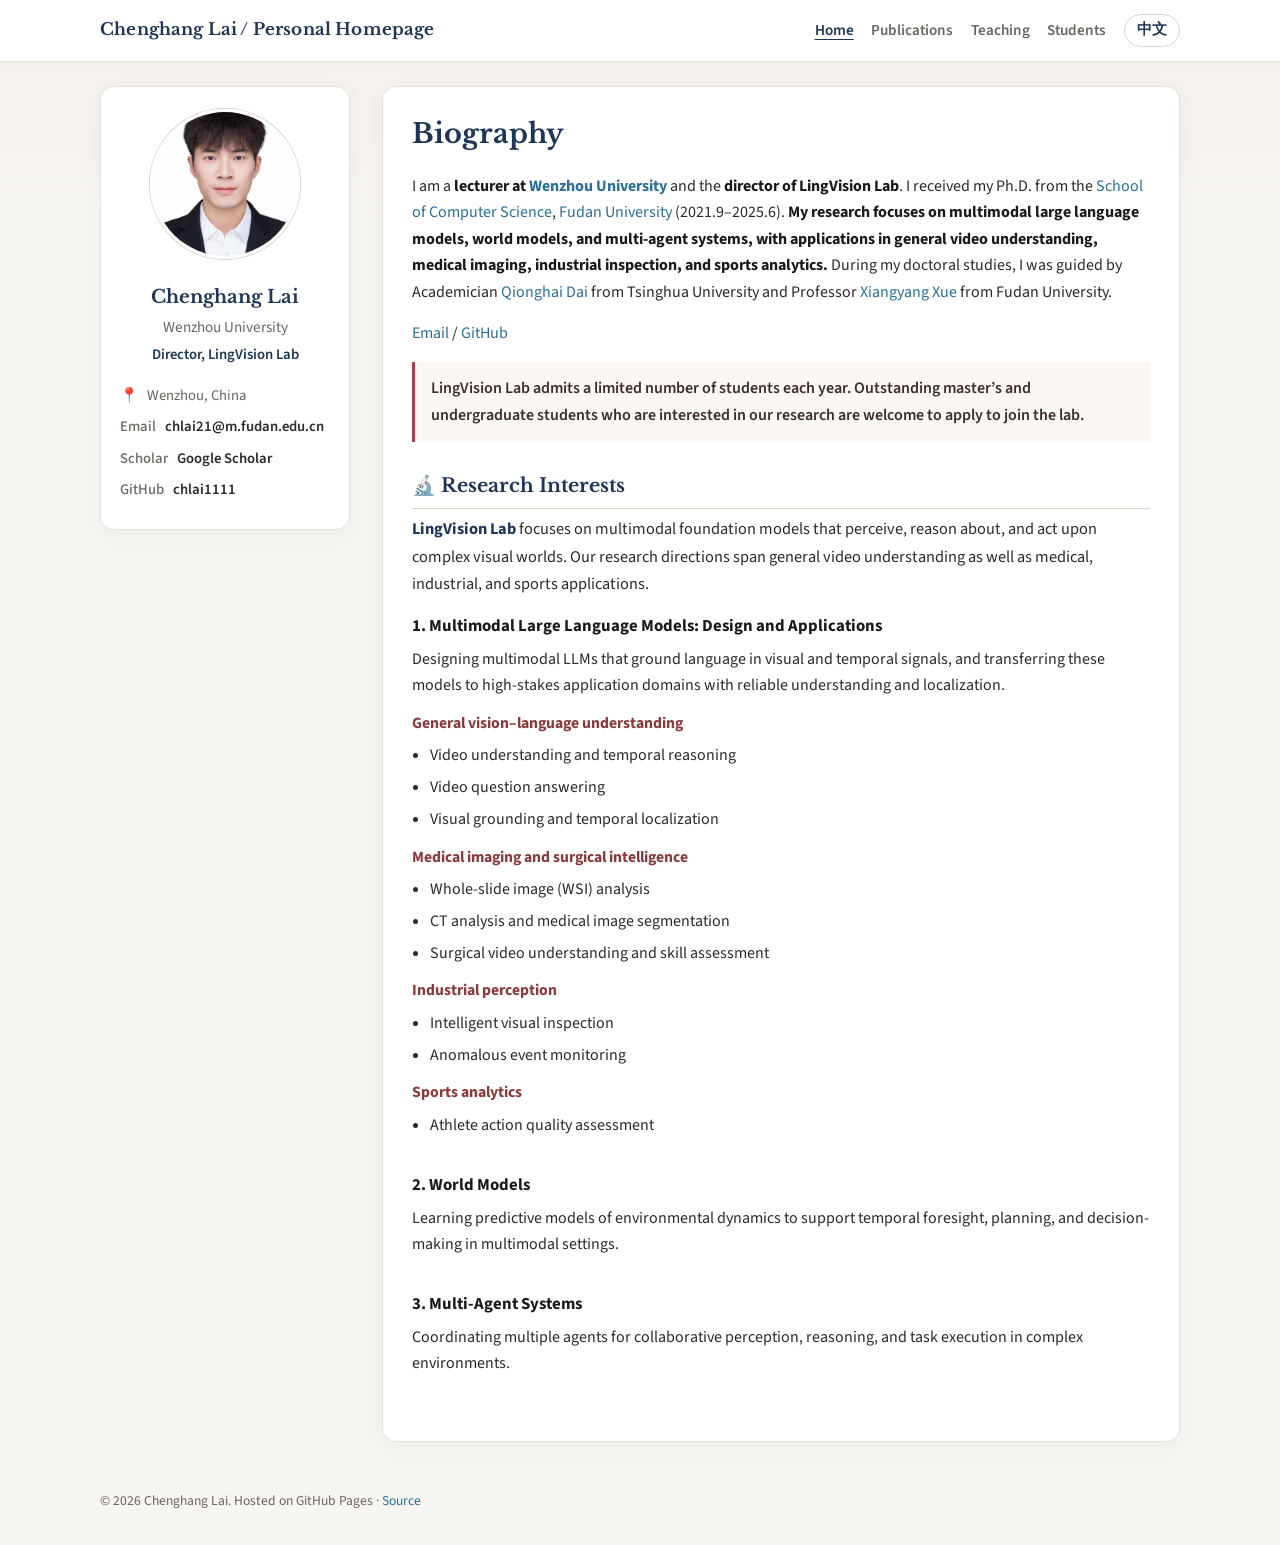
==== commit f0b4561a: "Remove Chinese parentheticals from English pages Use pure English naming for the lab, university, au" ====
--- a/index.html
+++ b/index.html
@@ -3,7 +3,7 @@
 <head>
   <meta charset="utf-8">
   <meta name="viewport" content="width=device-width, initial-scale=1">
-  <title>Chenghang Lai (赖承杭) — Personal Homepage</title>
+  <title>Chenghang Lai — Personal Homepage</title>
   <meta name="description" content="Academic homepage of Chenghang Lai, lecturer at Wenzhou University and director of LingVision Lab. Research interests: multimodal large language models, world models, and multi-agent systems.">
   <link rel="canonical" href="https://chlai1111.github.io/">
   <link rel="alternate" hreflang="en" href="https://chlai1111.github.io/">
@@ -32,7 +32,7 @@
 
     <aside class="sidebar">
       <img class="avatar" src="images/profile.jpg?v=3" alt="Portrait of Chenghang Lai">
-      <h1 class="author-name">Chenghang Lai (赖承杭)</h1>
+      <h1 class="author-name">Chenghang Lai</h1>
       <p class="author-bio">Wenzhou University</p>
       <p class="author-lab">Director, LingVision Lab</p>
       <ul class="author-meta">
@@ -47,8 +47,8 @@
 <h1 id="biography" class="page-title">Biography</h1>
       <div class="bio">
         <p>
-          I am a <strong>lecturer at <a href="https://www.wzu.edu.cn/">Wenzhou University (温州大学)</a></strong>
-          and the <strong>director of LingVision Lab (灵境智能研究组)</strong>.
+          I am a <strong>lecturer at <a href="https://www.wzu.edu.cn/">Wenzhou University</a></strong>
+          and the <strong>director of LingVision Lab</strong>.
           I received my Ph.D. from the <a href="https://cs.fudan.edu.cn/">School of Computer Science</a>,
           <a href="https://fudan.edu.cn/">Fudan University</a> (2021.9–2025.6).
           <strong>My research focuses on multimodal large language models, world models, and multi-agent systems, with applications in general video understanding, medical imaging, industrial inspection, and sports analytics.</strong>
@@ -67,7 +67,7 @@
 
 <h2 id="research" class="section-title">🔬 Research Interests</h2>
       <p class="section-note research-lead">
-        <strong class="lab-name">LingVision Lab (灵境智能研究组)</strong> focuses on multimodal foundation models that perceive, reason about, and act upon complex visual worlds. Our research directions span general video understanding as well as medical, industrial, and sports applications.
+        <strong class="lab-name">LingVision Lab</strong> focuses on multimodal foundation models that perceive, reason about, and act upon complex visual worlds. Our research directions span general video understanding as well as medical, industrial, and sports applications.
       </p>
       <div class="research">
         <article class="research-theme">
